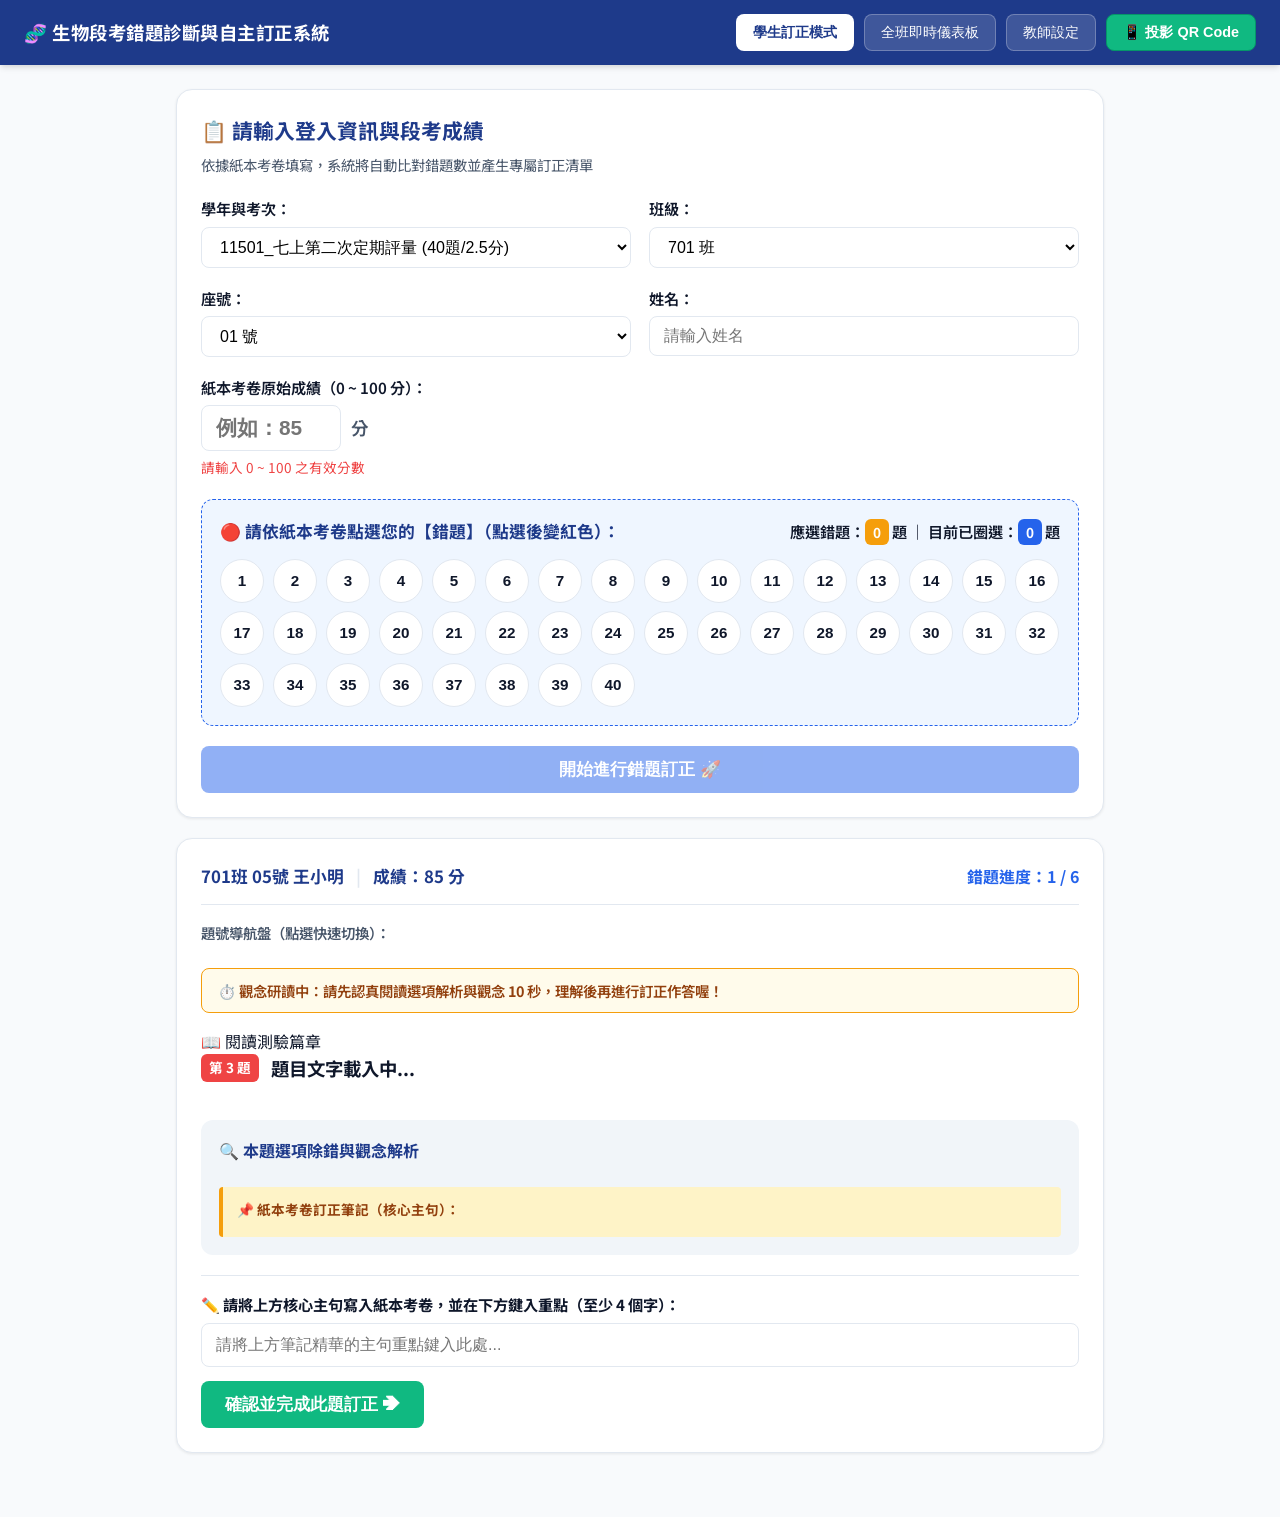
==== index.html @ ce2ea239 "Initial commit: Junior high biology exam review system with GAS sync and inspect dashboard" ====
<!DOCTYPE html>
<html lang="zh-TW">
<head>
    <meta charset="UTF-8">
    <meta name="viewport" content="width=device-width, initial-scale=1.0, maximum-scale=1.0, user-scalable=no">
    <title>七年級生物段考錯題診斷與訂正系統</title>
    <link rel="stylesheet" href="style.css">
    <link href="https://fonts.googleapis.com/css2?family=Noto+Sans+TC:wght@400;500;700&display=swap" rel="stylesheet">
</head>
<body>
    <!-- 頂部導覽列 -->
    <header class="navbar">
        <div class="logo">🧬 生物段考錯題診斷與自主訂正系統</div>
        <div class="nav-controls">
            <button id="btn-student-view" class="nav-btn active" onclick="switchMainView('student')">學生訂正模式</button>
            <button id="btn-dashboard-view" class="nav-btn" onclick="switchMainView('dashboard')">全班即時儀表板</button>
            <button id="btn-settings-view" class="nav-btn" onclick="switchMainView('settings')">教師設定</button>
            <button id="btn-qr-modal" class="nav-btn nav-btn-qr" onclick="openQrModal()">📱 投影 QR Code</button>
        </div>
    </header>

    <main class="main-container">
        <!-- ==========================================
             1. 學生模式：登入與成績錯題標記
             ========================================== -->
        <section id="view-student" class="view-section active">
            <!-- 登入與登記卡片 -->
            <div id="card-login" class="card login-card">
                <div class="card-header">
                    <h2>📋 請輸入登入資訊與段考成績</h2>
                    <p class="subtitle">依據紙本考卷填寫，系統將自動比對錯題數並產生專屬訂正清單</p>
                </div>

                <div class="form-grid">
                    <div class="form-group">
                        <label for="select-exam">學年與考次：</label>
                        <select id="select-exam" onchange="onExamChange()">
                            <option value="11501_2">11501_七上第二次定期評量 (40題/2.5分)</option>
                            <option value="11501_1">11501_七上第一次定期評量 (45題/100分)</option>
                            <option value="11501_3">11501_七上第三次定期評量 (預設40題)</option>
                            <option value="custom">自訂外部題庫 JSON...</option>
                        </select>
                    </div>

                    <div class="form-group">
                        <label for="select-class">班級：</label>
                        <select id="select-class">
                            <option value="701">701 班</option>
                            <option value="702">702 班</option>
                            <option value="703">703 班</option>
                            <option value="704">704 班</option>
                            <option value="705">705 班</option>
                            <option value="706">706 班</option>
                            <option value="707">707 班</option>
                            <option value="708">708 班</option>
                            <option value="709">709 班</option>
                            <option value="710">710 班</option>
                        </select>
                    </div>

                    <div class="form-group">
                        <label for="select-seat">座號：</label>
                        <select id="select-seat">
                            <!-- 01 ~ 35 動態生成 -->
                        </select>
                    </div>

                    <div class="form-group">
                        <label for="input-name">姓名：</label>
                        <input type="text" id="input-name" placeholder="請輸入姓名" maxlength="10">
                    </div>

                    <div class="form-group full-width">
                        <label for="input-score">紙本考卷原始成績（0 ~ 100 分）：</label>
                        <div class="score-input-wrap">
                            <input type="number" id="input-score" placeholder="例如：85" min="0" max="100" step="0.5" oninput="onScoreInput()">
                            <span class="unit">分</span>
                        </div>
                        <p id="score-calc-hint" class="hint-text">請輸入成績以計算應錯題數</p>
                    </div>
                </div>

                <!-- 題號標記圓圈區 -->
                <div id="bubble-section" class="bubble-section hidden">
                    <div class="bubble-title-bar">
                        <h3>🔴 請依紙本考卷點選您的【錯題】（點選後變紅色）：</h3>
                        <div class="bubble-stats">
                            應選錯題：<span id="target-wrong-count" class="badge badge-warn">0</span> 題 ｜ 
                            目前已圈選：<span id="current-wrong-count" class="badge badge-info">0</span> 題
                        </div>
                    </div>
                    <div id="palette-grid" class="palette-grid">
                        <!-- 動態生成 1~N 題號小圓圈 -->
                    </div>
                </div>

                <div class="card-footer">
                    <button id="btn-start-correct" class="btn-primary" onclick="startCorrectionMode()" disabled>
                        開始進行錯題訂正 🚀
                    </button>
                </div>
            </div>

            <!-- ==========================================
                 錯題逐題訂正工作卡片
                 ========================================== -->
            <div id="card-correct" class="card correct-card hidden">
                <!-- 頂部資訊與題號導航盤 -->
                <div class="correct-header">
                    <div class="student-info-tag">
                        <span id="tag-student">701班 05號 王小明</span>
                        <span class="divider">|</span>
                        <span>成績：<strong id="tag-score">85</strong> 分</span>
                    </div>
                    <div class="correct-progress">
                        錯題進度：<span id="correct-progress-text">1 / 6</span>
                    </div>
                </div>

                <!-- 題號小圓圈導航列 -->
                <div class="circle-nav-wrapper">
                    <div class="circle-nav-title">題號導航盤（點選快速切換）：</div>
                    <div id="correct-circle-nav" class="circle-nav-grid">
                        <!-- 只有錯題才會呈現紅/綠狀態 -->
                    </div>
                </div>

                <!-- 閱讀防秒退計時器提示 -->
                <div id="cooldown-banner" class="cooldown-banner hidden">
                    ⏱️ 觀念研讀中：請先認真閱讀選項解析與觀念 <strong id="cooldown-sec">10</strong> 秒，理解後再進行訂正作答喔！
                </div>

                <!-- 閱讀題組文章引文區 (若有才顯示) -->
                <div id="passage-box" class="passage-box hidden">
                    <div class="passage-tag">📖 閱讀測驗篇章</div>
                    <div id="passage-content" class="passage-content"></div>
                </div>

                <!-- 題目內容 -->
                <div class="question-main">
                    <div class="q-title-row">
                        <span id="q-number-badge" class="badge badge-danger">第 3 題</span>
                        <h3 id="q-text" class="q-text">題目文字載入中...</h3>
                    </div>

                    <!-- 選項按鈕清單 -->
                    <div id="options-list" class="options-list">
                        <!-- A, B, C, D 選項 -->
                    </div>
                </div>

                <!-- 核心解析區塊（預設常駐展開） -->
                <div class="analysis-box">
                    <div class="analysis-header">
                        <h4>🔍 本題選項除錯與觀念解析</h4>
                    </div>
                    <div id="analysis-list" class="analysis-list">
                        <!-- 逐選項解析 -->
                    </div>
                    <!-- 核心主句高亮卡片 -->
                    <div class="core-sentence-box">
                        <div class="core-title">📌 紙本考卷訂正筆記（核心主句）：</div>
                        <div id="core-sentence-text" class="core-text"></div>
                    </div>
                </div>

                <!-- 訂正輸入與確認按鈕區 -->
                <div class="correct-action-footer">
                    <div class="input-core-wrap">
                        <label for="input-user-core">✏️ 請將上方核心主句寫入紙本考卷，並在下方鍵入重點（至少 4 個字）：</label>
                        <input type="text" id="input-user-core" placeholder="請將上方筆記精華的主句重點鍵入此處...">
                    </div>
                    <div class="btn-row">
                        <button id="btn-confirm-single-correct" class="btn-success" onclick="confirmCurrentQuestion()">
                            確認並完成此題訂正 ➔
                        </button>
                    </div>
                </div>
            </div>
        </section>

        <!-- ==========================================
             2. 全班即時儀表板模式（投影用）
             ========================================== -->
        <section id="view-dashboard" class="view-section hidden">
            <div class="card dashboard-card">
                <div class="dashboard-header">
                    <h2>📊 全班段考檢討與訂正即時戰情儀表板</h2>
                    <div class="dash-summary-row">
                        <div class="summary-pill">
                            <span class="label">班級：</span>
                            <span id="dash-class-name" class="val">701 班</span>
                        </div>
                        <div class="summary-pill">
                            <span class="label">繳交進度：</span>
                            <span id="dash-completed-count" class="val highlight">0 / 35 人</span>
                        </div>
                        <div class="summary-pill">
                            <span class="label">全班繳交率：</span>
                            <span id="dash-submission-rate" class="val highlight text-success">0%</span>
                        </div>
                        <div class="summary-pill">
                            <span class="label">教師查核進度：</span>
                            <span id="dash-inspected-count" class="val highlight text-indigo">0 / 35 人</span>
                        </div>
                        <div class="summary-pill">
                            <span class="label">全班目前平均：</span>
                            <span id="dash-avg-score" class="val highlight">0 分</span>
                        </div>
                    </div>

                    <!-- 進度條 -->
                    <div class="progress-bar-container">
                        <div id="dash-progress-fill" class="progress-bar-fill" style="width: 0%;"></div>
                    </div>

                    <!-- 請假座號管理列 -->
                    <div class="leave-admin-bar">
                        <div class="leave-input-wrap">
                            <label for="dash-absent-input">🏖️ 本班今日請假座號：</label>
                            <input type="text" id="dash-absent-input" placeholder="例如：05, 12" onchange="onAbsentInputChange()">
                            <span class="hint">（自動扣除應到人數，精準計算實到繳交率）</span>
                        </div>
                        <div class="leave-stats-wrap">
                            應到：<span id="stat-total-students">35</span> 人 ｜ 
                            請假：<span id="stat-absent-count" class="text-warning">0</span> 人 ｜ 
                            實到應交：<strong id="stat-actual-required" class="text-primary">35</strong> 人
                        </div>
                    </div>
                </div>

                <div class="dashboard-grid">
                    <!-- 左：座號矩陣 -->
                    <div class="dash-left">
                        <div class="dash-section-title">
                            <h3>🏫 全班座號狀態矩陣（學生作答亮燈 ＋ 老師右上角查核小徽章）</h3>
                        </div>
                        <div class="matrix-legend">
                            <span class="legend-item"><span class="dot dot-gray"></span>未登錄</span>
                            <span class="legend-item"><span class="dot dot-red"></span>訂正中</span>
                            <span class="legend-item"><span class="dot dot-green"></span>學生完成</span>
                            <span class="legend-item"><span class="inspect-mini-badge done">👁️</span>老師已查核</span>
                            <span class="legend-item"><span class="dot dot-amber"></span>請假 🏖️</span>
                        </div>
                        <div id="dash-seats-matrix" class="dash-seats-matrix">
                            <!-- 01~35 方格動態生成 -->
                        </div>
                    </div>

                    <!-- 右：Top 5 易錯題標靶 -->
                    <div class="dash-right">
                        <div class="dash-section-title">
                            <h3>🔥 全班 Top 5 易錯題標靶（優先全班精準講解）</h3>
                        </div>
                        <ul id="dash-top-errors" class="top-error-list">
                            <li class="empty-msg">尚無學生送出錯題資料...</li>
                        </ul>
                    </div>
                </div>
            </div>
        </section>

        <!-- ==========================================
             3. 教師參數設定模式（總題數與配分後台自訂）
             ========================================== -->
        <section id="view-settings" class="view-section hidden">
            <div class="card settings-card">
                <h2>⚙️ 教師系統參數與考卷配分設定</h2>
                <p class="subtitle">可自由定義總題數（例如：40、42、44、45 題）與配分模式，系統將自動比對錯題防呆</p>

                <!-- 配分與題數設定專區 -->
                <div class="settings-box">
                    <h3 class="box-sub-title">📝 考卷題數與配分模式設定</h3>
                    <div class="form-grid">
                        <div class="form-group">
                            <label for="cfg-total-questions">考卷總題數：</label>
                            <input type="number" id="cfg-total-questions" value="40" min="10" max="60" oninput="onCustomConfigChange()">
                            <span class="hint-text">例如：40題、42題、44題、45題</span>
                        </div>

                        <div class="form-group">
                            <label for="cfg-score-mode">配分計算模式：</label>
                            <select id="cfg-score-mode" onchange="onScoreModeChange()">
                                <option value="equal">全卷均分制（每題相同分數）</option>
                                <option value="split">分段配分制（前 N 題 X 分，其餘 Y 分）</option>
                            </select>
                        </div>

                        <!-- 均分模式選項 -->
                        <div id="mode-equal-wrap" class="form-group full-width">
                            <label for="cfg-score-per-q">每題分數：</label>
                            <div class="score-input-wrap">
                                <input type="number" id="cfg-score-per-q" value="2.5" step="0.1" min="0.5" max="10" oninput="onCustomConfigChange()">
                                <span class="unit">分 / 題</span>
                                <span id="cfg-equal-total-calc" class="hint-pill">40 題 × 2.5 分 = 100 分</span>
                            </div>
                        </div>

                        <!-- 分段模式選項 -->
                        <div id="mode-split-wrap" class="form-group full-width hidden">
                            <div class="split-inputs-row">
                                <div class="split-item">
                                    <label>第 1 ～ <input type="number" id="cfg-split-cut" value="10" style="width:60px;" oninput="onCustomConfigChange()"> 題：</label>
                                    每題 <input type="number" id="cfg-split-p1" value="3" step="0.5" style="width:70px;" oninput="onCustomConfigChange()"> 分
                                </div>
                                <div class="split-item">
                                    <label>其餘題目：</label>
                                    每題 <input type="number" id="cfg-split-p2" value="2" step="0.5" style="width:70px;" oninput="onCustomConfigChange()"> 分
                                </div>
                            </div>
                            <span id="cfg-split-total-calc" class="hint-pill">10題×3分 + 35題×2分 = 100 分</span>
                        </div>
                    </div>
                </div>

                <!-- 系統與環境設定 -->
                <div class="settings-box">
                    <h3 class="box-sub-title">🌐 雲端同步與課堂常規設定</h3>
                    <div class="form-grid">
                        <div class="form-group full-width">
                            <label for="setting-gas-url">Google Apps Script Web App 部署網址：</label>
                            <input type="text" id="setting-gas-url" value="https://script.google.com/macros/s/AKfycby-8JV1agwhlbLTrQsMS0afAz2rnBAncu1tL4A0JZhz7rm7jqLTlUA_kfhCl8gXbgSL5w/exec">
                            <p class="hint-text">後端 Code.gs 發布為 Web 應用程式後的網址。未填寫時系統以本地展示模式運作。</p>
                        </div>
                        <div class="form-group">
                            <label for="setting-cooldown">錯題閱讀防秒退秒數：</label>
                            <input type="number" id="setting-cooldown" value="10" min="0" max="30">
                            <span class="unit">秒</span>
                        </div>
                        <div class="form-group">
                            <label for="setting-class-size">班級預設人數：</label>
                            <input type="number" id="setting-class-size" value="35" min="20" max="50">
                            <span class="unit">人</span>
                        </div>
                    </div>
                </div>

                <button class="btn-primary" onclick="saveSettings()">儲存所有設定並套用 💾</button>
            </div>
        </section>
    </main>

    <!-- ==========================================
         彈窗 1：排隊交卷提示（避免同時繳交網路衝突）
         ========================================== -->
    <div id="modal-queue" class="modal-overlay hidden">
        <div class="modal-card mini-card">
            <div class="spinner"></div>
            <h3 id="queue-status-title">⏳ 正在同步雲端紀錄...</h3>
            <p id="queue-status-desc">目前全班正在同步資料，系統正在排隊為您安全登記，請勿關閉網頁...</p>
        </div>
    </div>

    <!-- ==========================================
         彈窗 2：最後確認與結算單（主句抄寫 + 家長簽名 + 平板歸位）
         ========================================== -->
    <div id="modal-summary" class="modal-overlay hidden">
        <div class="modal-card summary-card">
            <div class="summary-top">
                <span class="success-icon">🎉</span>
                <h2>段考錯題訂正完成！</h2>
                <p class="summary-sub">已完成線上訂正診斷，請務必完成以下紙本手續</p>
            </div>

            <!-- 分數與班級平均對照 -->
            <div class="score-compare-card">
                <div class="compare-col">
                    <div class="c-label">您的段考分數</div>
                    <div id="modal-my-score" class="c-val text-primary">85 分</div>
                </div>
                <div class="compare-divider"></div>
                <div class="compare-col">
                    <div class="c-label">目前全班平均</div>
                    <div id="modal-class-avg" class="c-val text-info">78.5 分</div>
                </div>
                <div class="compare-divider"></div>
                <div class="compare-col">
                    <div class="c-label">訂正題數</div>
                    <div id="modal-corrected-count" class="c-val text-success">6 題</div>
                </div>
            </div>

            <!-- 錯題核心主句彙整區（抄寫回紙本考卷用） -->
            <div class="sentences-review-box">
                <div class="box-title">
                    ✍️【紙本考卷訂正核對】請確認您已將以下錯題筆記精華，確實抄寫至您的紙本考卷上：
                </div>
                <div id="modal-sentences-list" class="sentences-list">
                    <!-- 動態列出所有錯題之核心主句 -->
                </div>
            </div>

            <!-- 家長簽名提醒特別警告框 -->
            <div class="parent-sign-alert">
                <div class="alert-icon">👨‍👩‍👦</div>
                <div class="alert-content">
                    <h4>重要！紙本考卷家長簽名提醒：</h4>
                    <p>請將紙本考卷帶回家，交由家長查閱您今日的訂正成果，並請家長在<strong>【試卷抬頭分數欄下方】</strong>親自簽名，於下次上課交回給老師抽查！</p>
                </div>
            </div>

            <!-- 學生雙重確認勾選框 (必須勾選才能退出) -->
            <div class="verification-check-wrap">
                <label class="check-container">
                    <input type="checkbox" id="check-confirm-paper" onchange="onPaperCheckChange()">
                    <span class="checkmark"></span>
                    <span class="check-label">
                        <strong>我保證：</strong>我已經認真看完上述每題解析，並已將<strong>核心主句確實訂正在紙本考卷上</strong>，且知道回家後要給家長在分數下方簽名。
                    </span>
                </label>
            </div>

            <!-- 平板歸位常規引導 -->
            <div class="tablet-return-box">
                <div class="box-title">📱【平板使用常規與歸位提醒】</div>
                <ol class="return-steps">
                    <li><strong>擦拭關機</strong>：點選下方按鈕退出後，按平板電源鍵關閉螢幕，並用擦拭布輕擦螢幕。</li>
                    <li><strong>座號插槽歸位</strong>：請依座號 <strong id="modal-return-seat" class="text-primary">05 號</strong>，放回對應充電車插槽。</li>
                    <li><strong>插妥充電線</strong>：確認充電呼吸燈亮起，整齊排好後回座。</li>
                </ol>
            </div>

            <div class="modal-action-bar">
                <button id="btn-final-finish" class="btn-primary full-width" onclick="finishAndReset()" disabled>
                    請先勾選上方「我保證已訂正考卷」方可退出
                </button>
            </div>
        </div>
    </div>

    <!-- ==========================================
         彈窗 3：大螢幕 QR Code 投影彈窗
         ========================================== -->
    <div id="modal-qr" class="modal-overlay hidden">
        <div class="modal-card mini-card qr-card">
            <h2>📱 學生掃描 QR Code 進入訂正</h2>
            <p class="subtitle">請同學使用平板相機掃描下方條碼立即開跑</p>
            <div class="qr-image-wrap">
                <img id="qr-code-img" src="" alt="訂正系統 QR Code" class="qr-img">
            </div>
            <div class="qr-url-box">
                <input type="text" id="qr-url-text" readonly>
                <button type="button" class="btn-copy" onclick="copySystemUrl()">複製網址</button>
            </div>
            <button class="btn-primary" style="margin-top:16px;" onclick="closeQrModal()">關閉投影</button>
        </div>
    </div>

    <!-- ==========================================
         彈窗 4：老師查核學生紙本訂正與主句明細彈窗
         ========================================== -->
    <div id="modal-inspect" class="modal-overlay hidden">
        <div class="modal-card inspect-card">
            <div class="summary-top">
                <span class="success-icon">🔍</span>
                <h2 id="inspect-title">701 班 05 號 學生訂正查核</h2>
                <p id="inspect-subtitle" class="summary-sub">段考成績：85 分 ｜ 錯題數：6 題 ｜ 狀態：已完成訂正</p>
            </div>

            <div class="inspect-content-box">
                <div class="box-title">📝 該生錯題與核心主句清單（請核對紙本考卷）：</div>
                <div id="inspect-cores-list" class="sentences-list" style="max-height:260px;">
                    <!-- 動態載入該生錯題主句 -->
                </div>
            </div>

            <div class="inspect-action-bar" style="margin-top:20px; display:flex; gap:12px;">
                <button id="btn-toggle-inspect" class="btn-primary" onclick="toggleCurrentSeatInspection()">
                    👁️ 標記為：老師已查核紙本考卷
                </button>
                <button class="btn-secondary" onclick="closeInspectModal()">關閉</button>
            </div>
        </div>
    </div>

    <!-- 載入題庫與邏輯程式 -->
    <script src="exam_data/presets.js"></script>
    <script src="app.js"></script>
</body>
</html>
---- style.css ----
/* ==========================================================================
   七年級生物段考錯題診斷與訂正系統 - 視覺主題與 RWD 排版
   現代科技藍調 Modern Tech Blue (#1E3A8A / #2563EB)
   ========================================================================== */

:root {
    --primary-blue: #1E3A8A;
    --accent-blue: #2563EB;
    --hover-blue: #1D4ED8;
    --light-blue: #EFF6FF;
    --bg-gray: #F8FAFC;
    --card-bg: #FFFFFF;
    --text-main: #0F172A;
    --text-muted: #475569;
    --border-color: #E2E8F0;
    --danger-red: #EF4444;
    --danger-bg: #FEF2F2;
    --success-green: #10B981;
    --success-bg: #ECFDF5;
    --warning-yellow: #F59E0B;
    --warning-bg: #FFFBEB;
    --amber-leave: #D97706;
    --amber-bg: #FEF3C7;
    --indigo-inspect: #6366F1;
    --indigo-bg: #EEF2FF;
    --radius-sm: 8px;
    --radius-md: 12px;
    --radius-lg: 16px;
    --shadow-sm: 0 1px 3px rgba(0,0,0,0.08);
    --shadow-md: 0 4px 6px -1px rgba(0,0,0,0.1), 0 2px 4px -1px rgba(0,0,0,0.06);
    --shadow-lg: 0 10px 20px -3px rgba(0,0,0,0.12);
}

* {
    box-sizing: border-box;
    margin: 0;
    padding: 0;
}

body {
    font-family: 'Noto Sans TC', -apple-system, BlinkMacSystemFont, "Segoe UI", Roboto, sans-serif;
    background-color: var(--bg-gray);
    color: var(--text-main);
    line-height: 1.6;
    padding-bottom: 40px;
    -webkit-tap-highlight-color: transparent;
}

/* 頂部導覽列 */
.navbar {
    background-color: var(--primary-blue);
    color: #FFFFFF;
    padding: 14px 24px;
    display: flex;
    justify-content: space-between;
    align-items: center;
    box-shadow: var(--shadow-md);
    position: sticky;
    top: 0;
    z-index: 100;
}

.logo {
    font-size: 1.15rem;
    font-weight: 700;
    letter-spacing: 0.5px;
}

.nav-controls {
    display: flex;
    gap: 10px;
}

.nav-btn {
    background-color: rgba(255, 255, 255, 0.15);
    color: #FFFFFF;
    border: 1px solid rgba(255, 255, 255, 0.25);
    padding: 8px 16px;
    border-radius: var(--radius-sm);
    cursor: pointer;
    font-size: 0.9rem;
    font-weight: 500;
    transition: all 0.2s ease;
}

.nav-btn:hover {
    background-color: rgba(255, 255, 255, 0.28);
}

.nav-btn.active {
    background-color: #FFFFFF;
    color: var(--primary-blue);
    font-weight: 700;
}

.nav-btn-qr {
    background-color: #10B981;
    border-color: #059669;
    font-weight: 700;
}

.nav-btn-qr:hover {
    background-color: #059669;
}

/* 主容器 */
.main-container {
    max-width: 960px;
    margin: 24px auto;
    padding: 0 16px;
}

.view-section {
    display: none;
}

.view-section.active {
    display: block;
}

/* 卡片基底 */
.card {
    background: var(--card-bg);
    border-radius: var(--radius-lg);
    border: 1px solid var(--border-color);
    box-shadow: var(--shadow-sm);
    padding: 24px;
    margin-bottom: 20px;
}

.card-header h2 {
    font-size: 1.3rem;
    color: var(--primary-blue);
    margin-bottom: 6px;
}

.subtitle {
    color: var(--text-muted);
    font-size: 0.9rem;
    margin-bottom: 20px;
}

/* 表單佈局 */
.form-grid {
    display: grid;
    grid-template-columns: repeat(2, 1fr);
    gap: 18px;
    margin-bottom: 20px;
}

.form-group {
    display: flex;
    flex-direction: column;
}

.form-group.full-width {
    grid-column: span 2;
}

.form-group label {
    font-size: 0.95rem;
    font-weight: 600;
    margin-bottom: 6px;
    color: var(--text-main);
}

.form-group select,
.form-group input {
    padding: 10px 14px;
    border: 1.5px solid var(--border-color);
    border-radius: var(--radius-sm);
    font-size: 1rem;
    background-color: #FFFFFF;
    transition: border-color 0.2s;
}

.form-group select:focus,
.form-group input:focus {
    outline: none;
    border-color: var(--accent-blue);
}

.score-input-wrap {
    display: flex;
    align-items: center;
    gap: 10px;
}

.score-input-wrap input {
    font-size: 1.3rem;
    font-weight: 700;
    width: 140px;
    color: var(--primary-blue);
}

.score-input-wrap .unit {
    font-size: 1.1rem;
    font-weight: 600;
    color: var(--text-muted);
}

.hint-text {
    font-size: 0.85rem;
    color: var(--text-muted);
    margin-top: 6px;
}

.hint-pill {
    background-color: var(--light-blue);
    color: var(--primary-blue);
    font-size: 0.88rem;
    font-weight: 700;
    padding: 6px 12px;
    border-radius: 6px;
}

/* 題號小圓圈選擇盤 */
.bubble-section {
    background-color: var(--light-blue);
    border: 1.5px dashed var(--accent-blue);
    border-radius: var(--radius-md);
    padding: 18px;
    margin: 20px 0;
}

.bubble-title-bar {
    display: flex;
    justify-content: space-between;
    align-items: center;
    flex-wrap: wrap;
    gap: 10px;
    margin-bottom: 14px;
}

.bubble-title-bar h3 {
    font-size: 1.05rem;
    color: var(--primary-blue);
}

.bubble-stats {
    font-size: 0.95rem;
    font-weight: 600;
}

.badge {
    padding: 3px 8px;
    border-radius: 6px;
    font-size: 0.85rem;
    font-weight: 700;
}

.badge-warn { background-color: var(--warning-yellow); color: #FFFFFF; }
.badge-info { background-color: var(--accent-blue); color: #FFFFFF; }
.badge-danger { background-color: var(--danger-red); color: #FFFFFF; }

.palette-grid {
    display: grid;
    grid-template-columns: repeat(auto-fill, minmax(44px, 1fr));
    gap: 8px;
}

.bubble-btn {
    width: 44px;
    height: 44px;
    border-radius: 50%;
    border: 1.5px solid var(--border-color);
    background-color: #FFFFFF;
    color: var(--text-main);
    font-size: 0.95rem;
    font-weight: 700;
    cursor: pointer;
    transition: all 0.15s ease;
    display: flex;
    align-items: center;
    justify-content: center;
}

.bubble-btn:hover {
    border-color: var(--accent-blue);
    transform: scale(1.05);
}

.bubble-btn.wrong-selected {
    background-color: var(--danger-red);
    color: #FFFFFF;
    border-color: var(--danger-red);
    box-shadow: 0 2px 6px rgba(239, 68, 68, 0.4);
}

/* 按鈕樣式 */
.btn-primary {
    background-color: var(--accent-blue);
    color: #FFFFFF;
    border: none;
    padding: 12px 24px;
    border-radius: var(--radius-sm);
    font-size: 1.05rem;
    font-weight: 700;
    cursor: pointer;
    transition: background-color 0.2s, opacity 0.2s;
    width: 100%;
}

.btn-primary:hover:not(:disabled) {
    background-color: var(--hover-blue);
}

.btn-primary:disabled {
    opacity: 0.5;
    cursor: not-allowed;
}

.btn-secondary {
    background-color: #E2E8F0;
    color: var(--text-main);
    border: none;
    padding: 12px 20px;
    border-radius: var(--radius-sm);
    font-size: 1rem;
    font-weight: 700;
    cursor: pointer;
}

.btn-secondary:hover {
    background-color: #CBD5E1;
}

.btn-success {
    background-color: var(--success-green);
    color: #FFFFFF;
    border: none;
    padding: 12px 24px;
    border-radius: var(--radius-sm);
    font-size: 1.05rem;
    font-weight: 700;
    cursor: pointer;
    transition: background-color 0.2s;
}

.btn-success:hover {
    background-color: #059669;
}

/* ==========================================
   錯題訂正工作卡片
   ========================================== */
.correct-header {
    display: flex;
    justify-content: space-between;
    align-items: center;
    border-bottom: 1.5px solid var(--border-color);
    padding-bottom: 14px;
    margin-bottom: 16px;
    flex-wrap: wrap;
    gap: 10px;
}

.student-info-tag {
    font-size: 1.05rem;
    font-weight: 700;
    color: var(--primary-blue);
}

.student-info-tag .divider {
    margin: 0 8px;
    color: var(--border-color);
}

.correct-progress {
    font-size: 1rem;
    font-weight: 700;
    color: var(--accent-blue);
}

.circle-nav-wrapper {
    margin-bottom: 16px;
}

.circle-nav-title {
    font-size: 0.9rem;
    font-weight: 600;
    color: var(--text-muted);
    margin-bottom: 8px;
}

.circle-nav-grid {
    display: flex;
    flex-wrap: wrap;
    gap: 8px;
}

.nav-circle {
    width: 40px;
    height: 40px;
    border-radius: 50%;
    font-size: 0.9rem;
    font-weight: 700;
    display: flex;
    align-items: center;
    justify-content: center;
    border: 2px solid transparent;
    cursor: pointer;
    transition: all 0.2s;
}

.nav-circle.state-wrong {
    background-color: var(--danger-bg);
    color: var(--danger-red);
    border-color: var(--danger-red);
}

.nav-circle.state-done {
    background-color: var(--success-bg);
    color: var(--success-green);
    border-color: var(--success-green);
}

.nav-circle.active-current {
    box-shadow: 0 0 0 3px rgba(37, 99, 235, 0.4);
    transform: scale(1.1);
}

.cooldown-banner {
    background-color: var(--warning-bg);
    border: 1px solid var(--warning-yellow);
    color: #92400E;
    padding: 10px 16px;
    border-radius: var(--radius-sm);
    font-size: 0.9rem;
    font-weight: 600;
    margin-bottom: 16px;
}

.question-main {
    margin-bottom: 20px;
}

.q-title-row {
    display: flex;
    align-items: flex-start;
    gap: 12px;
    margin-bottom: 16px;
}

.q-text {
    font-size: 1.15rem;
    font-weight: 700;
    line-height: 1.6;
}

.options-list {
    display: flex;
    flex-direction: column;
    gap: 10px;
}

.opt-btn {
    text-align: left;
    padding: 14px 18px;
    border-radius: var(--radius-sm);
    border: 1.5px solid var(--border-color);
    background-color: #FFFFFF;
    font-size: 1rem;
    cursor: pointer;
    transition: all 0.15s ease;
    line-height: 1.5;
}

.opt-btn:hover:not(:disabled) {
    border-color: var(--accent-blue);
    background-color: var(--light-blue);
}

.opt-btn.selected-correct {
    background-color: var(--success-bg);
    border-color: var(--success-green);
    color: #065F46;
    font-weight: 700;
}

.opt-btn.selected-wrong {
    background-color: var(--danger-bg);
    border-color: var(--danger-red);
    color: #991B1B;
    font-weight: 700;
}

.analysis-box {
    background-color: #F1F5F9;
    border-radius: var(--radius-md);
    padding: 18px;
    margin-bottom: 20px;
}

.analysis-header h4 {
    font-size: 1rem;
    color: var(--primary-blue);
    margin-bottom: 10px;
}

.analysis-list {
    display: flex;
    flex-direction: column;
    gap: 6px;
    font-size: 0.92rem;
    margin-bottom: 14px;
}

.core-sentence-box {
    background-color: #FEF3C7;
    border-left: 4px solid var(--warning-yellow);
    padding: 12px 14px;
    border-radius: 4px;
}

.core-title {
    font-size: 0.85rem;
    font-weight: 700;
    color: #92400E;
    margin-bottom: 4px;
}

.core-text {
    font-size: 1rem;
    font-weight: 700;
    color: #78350F;
}

.correct-action-footer {
    display: flex;
    flex-direction: column;
    gap: 14px;
    border-top: 1.5px solid var(--border-color);
    padding-top: 16px;
}

.input-core-wrap label {
    font-size: 0.95rem;
    font-weight: 700;
    color: var(--text-main);
    display: block;
    margin-bottom: 6px;
}

.input-core-wrap input {
    width: 100%;
    padding: 12px 14px;
    border: 1.5px solid var(--border-color);
    border-radius: var(--radius-sm);
    font-size: 1rem;
}

.input-core-wrap input:focus {
    outline: none;
    border-color: var(--accent-blue);
}

/* ==========================================
   全班即時儀表板 (含繳交率與教師查核小徽章)
   ========================================== */
.dash-summary-row {
    display: flex;
    gap: 14px;
    margin-top: 12px;
    margin-bottom: 16px;
    flex-wrap: wrap;
}

.summary-pill {
    background-color: var(--light-blue);
    padding: 8px 14px;
    border-radius: var(--radius-sm);
    font-size: 0.9rem;
    font-weight: 600;
}

.summary-pill .val.highlight {
    font-weight: 700;
    color: var(--accent-blue);
    font-size: 1.1rem;
}

.text-indigo { color: var(--indigo-inspect); }

/* 進度條 */
.progress-bar-container {
    width: 100%;
    height: 12px;
    background-color: #E2E8F0;
    border-radius: 6px;
    overflow: hidden;
    margin-bottom: 16px;
}

.progress-bar-fill {
    height: 100%;
    background: linear-gradient(90deg, #2563EB, #10B981);
    transition: width 0.4s ease;
}

/* 請假管理列 */
.leave-admin-bar {
    background-color: #F8FAFC;
    border: 1px solid var(--border-color);
    border-radius: var(--radius-sm);
    padding: 12px 16px;
    margin-bottom: 20px;
    display: flex;
    justify-content: space-between;
    align-items: center;
    flex-wrap: wrap;
    gap: 12px;
}

.leave-input-wrap {
    display: flex;
    align-items: center;
    gap: 8px;
    flex: 1;
}

.leave-input-wrap label {
    font-size: 0.9rem;
    font-weight: 700;
    color: var(--amber-leave);
    white-space: nowrap;
}

.leave-input-wrap input {
    padding: 6px 10px;
    border: 1.5px solid #CBD5E1;
    border-radius: 6px;
    font-size: 0.9rem;
    width: 160px;
}

.leave-input-wrap .hint {
    font-size: 0.8rem;
    color: var(--text-muted);
}

.leave-stats-wrap {
    font-size: 0.9rem;
    font-weight: 600;
    white-space: nowrap;
}

.text-warning { color: var(--amber-leave); }

.dashboard-grid {
    display: grid;
    grid-template-columns: 1fr 1fr;
    gap: 24px;
}

.matrix-legend {
    display: flex;
    gap: 12px;
    font-size: 0.82rem;
    margin: 10px 0 14px;
    flex-wrap: wrap;
}

.legend-item {
    display: flex;
    align-items: center;
    gap: 5px;
}

.dot {
    width: 12px;
    height: 12px;
    border-radius: 50%;
}

.dot-gray { background-color: #CBD5E1; }
.dot-red { background-color: var(--danger-red); }
.dot-green { background-color: var(--success-green); }
.dot-amber { background-color: var(--amber-leave); }

/* 座號方格與右上角教師查核小徽章 */
.dash-seats-matrix {
    display: grid;
    grid-template-columns: repeat(7, 1fr);
    gap: 8px;
}

.seat-box {
    aspect-ratio: 1;
    border-radius: var(--radius-sm);
    display: flex;
    flex-direction: column;
    align-items: center;
    justify-content: center;
    font-weight: 700;
    font-size: 0.9rem;
    background-color: #F1F5F9;
    color: var(--text-muted);
    border: 1px solid var(--border-color);
    cursor: pointer;
    position: relative;
    transition: transform 0.15s, box-shadow 0.15s;
}

.seat-box:hover {
    transform: scale(1.05);
    box-shadow: 0 4px 8px rgba(0,0,0,0.1);
}

/* 學生作答亮燈狀態 */
.seat-box.status-correcting {
    background-color: var(--danger-bg);
    color: var(--danger-red);
    border-color: var(--danger-red);
}

.seat-box.status-done {
    background-color: var(--success-bg);
    color: var(--success-green);
    border-color: var(--success-green);
}

.seat-box.status-absent {
    background-color: var(--amber-bg);
    color: var(--amber-leave);
    border-color: var(--amber-leave);
}

/* 老師查核右上角小圓圈徽章 */
.inspect-mini-badge {
    position: absolute;
    top: -4px;
    right: -4px;
    width: 20px;
    height: 20px;
    border-radius: 50%;
    background-color: #FFFFFF;
    border: 1.5px solid var(--border-color);
    display: flex;
    align-items: center;
    justify-content: center;
    font-size: 11px;
    line-height: 1;
    box-shadow: 0 1px 3px rgba(0,0,0,0.15);
    transition: all 0.2s ease;
}

.inspect-mini-badge.done {
    background-color: var(--indigo-inspect);
    border-color: #4F46E5;
    color: #FFFFFF;
}

.top-error-list {
    list-style: none;
    display: flex;
    flex-direction: column;
    gap: 10px;
    margin-top: 12px;
}

.error-item {
    background-color: #FFFFFF;
    border: 1px solid var(--border-color);
    padding: 10px 14px;
    border-radius: var(--radius-sm);
    display: flex;
    justify-content: space-between;
    align-items: center;
}

.error-item .q-tag {
    font-weight: 700;
    color: var(--danger-red);
}

/* ==========================================
   教師設定專區（題數與配分模式）
   ========================================== */
.settings-box {
    background-color: #F8FAFC;
    border: 1.5px solid var(--border-color);
    border-radius: var(--radius-md);
    padding: 18px;
    margin-bottom: 20px;
}

.box-sub-title {
    font-size: 1.05rem;
    color: var(--primary-blue);
    margin-bottom: 14px;
}

.split-inputs-row {
    display: flex;
    gap: 20px;
    align-items: center;
    flex-wrap: wrap;
    background: #FFFFFF;
    padding: 12px 14px;
    border: 1px solid var(--border-color);
    border-radius: var(--radius-sm);
    margin-bottom: 8px;
}

.split-item {
    font-size: 0.95rem;
    font-weight: 600;
}

/* ==========================================
   QR Code 彈窗
   ========================================== */
.qr-card {
    max-width: 460px;
}

.qr-image-wrap {
    background: #FFFFFF;
    border: 1.5px solid var(--border-color);
    padding: 16px;
    border-radius: var(--radius-md);
    display: inline-block;
    margin: 16px 0;
}

.qr-img {
    width: 220px;
    height: 220px;
    display: block;
    margin: 0 auto;
}

.qr-url-box {
    display: flex;
    gap: 8px;
}

.qr-url-box input {
    flex: 1;
    padding: 8px 12px;
    font-size: 0.88rem;
    border: 1px solid var(--border-color);
    border-radius: 6px;
    background-color: #F1F5F9;
}

.btn-copy {
    background-color: var(--primary-blue);
    color: #FFFFFF;
    border: none;
    padding: 8px 14px;
    border-radius: 6px;
    font-weight: 700;
    cursor: pointer;
}

/* ==========================================
   彈窗樣式
   ========================================== */
.modal-overlay {
    position: fixed;
    top: 0;
    left: 0;
    right: 0;
    bottom: 0;
    background-color: rgba(15, 23, 42, 0.7);
    display: flex;
    align-items: center;
    justify-content: center;
    z-index: 200;
    padding: 16px;
}

.modal-overlay.hidden {
    display: none;
}

.modal-card {
    background: #FFFFFF;
    border-radius: var(--radius-lg);
    box-shadow: var(--shadow-lg);
    max-width: 620px;
    width: 100%;
    padding: 26px;
    max-height: 90vh;
    overflow-y: auto;
}

.mini-card {
    max-width: 420px;
    text-align: center;
    padding: 32px 24px;
}

.inspect-card {
    max-width: 580px;
}

.spinner {
    width: 48px;
    height: 48px;
    border: 4px solid var(--light-blue);
    border-top: 4px solid var(--accent-blue);
    border-radius: 50%;
    margin: 0 auto 16px;
    animation: spin 0.8s linear infinite;
}

@keyframes spin {
    0% { transform: rotate(0deg); }
    100% { transform: rotate(360deg); }
}

.summary-top {
    text-align: center;
    margin-bottom: 18px;
}

.success-icon {
    font-size: 2.8rem;
    display: block;
    margin-bottom: 6px;
}

.summary-top h2 {
    font-size: 1.35rem;
    color: var(--primary-blue);
}

.summary-sub {
    color: var(--text-muted);
    font-size: 0.95rem;
}

.score-compare-card {
    display: flex;
    justify-content: space-around;
    background-color: var(--light-blue);
    border-radius: var(--radius-md);
    padding: 14px;
    margin-bottom: 18px;
}

.compare-col {
    text-align: center;
}

.c-label {
    font-size: 0.85rem;
    color: var(--text-muted);
    margin-bottom: 4px;
}

.c-val {
    font-size: 1.35rem;
    font-weight: 700;
}

.compare-divider {
    width: 1px;
    background-color: rgba(30, 58, 138, 0.15);
}

.text-primary { color: var(--primary-blue); }
.text-info { color: var(--accent-blue); }
.text-success { color: var(--success-green); }

/* 主句彙整區 */
.sentences-review-box {
    background-color: #FFFBEB;
    border: 1.5px solid #FCD34D;
    border-radius: var(--radius-md);
    padding: 14px;
    margin-bottom: 16px;
}

.box-title {
    font-size: 0.95rem;
    font-weight: 700;
    color: #92400E;
    margin-bottom: 10px;
}

.sentences-list {
    display: flex;
    flex-direction: column;
    gap: 8px;
    max-height: 180px;
    overflow-y: auto;
}

.sentence-card {
    background: #FFFFFF;
    border-radius: 6px;
    padding: 8px 12px;
    border-left: 3px solid var(--warning-yellow);
    font-size: 0.9rem;
    line-height: 1.5;
}

.sentence-card strong {
    color: var(--danger-red);
}

/* 家長簽名提醒特別警告框 */
.parent-sign-alert {
    background-color: #FEF2F2;
    border: 2px solid #F87171;
    border-radius: var(--radius-md);
    padding: 14px 16px;
    margin-bottom: 16px;
    display: flex;
    gap: 12px;
    align-items: flex-start;
}

.parent-sign-alert .alert-icon {
    font-size: 1.8rem;
    line-height: 1;
}

.parent-sign-alert h4 {
    font-size: 1rem;
    color: #991B1B;
    margin-bottom: 4px;
}

.parent-sign-alert p {
    font-size: 0.88rem;
    color: #7F1D1D;
    line-height: 1.5;
}

/* 雙重確認勾選框 */
.verification-check-wrap {
    background-color: #EFF6FF;
    border: 1.5px solid #93C5FD;
    border-radius: var(--radius-md);
    padding: 12px 16px;
    margin-bottom: 16px;
}

.check-container {
    display: flex;
    align-items: flex-start;
    gap: 10px;
    cursor: pointer;
    font-size: 0.9rem;
    color: #1E3A8A;
    line-height: 1.5;
}

.check-container input {
    margin-top: 4px;
    width: 18px;
    height: 18px;
    cursor: pointer;
}

/* 平板歸位指引 */
.tablet-return-box {
    background-color: #F8FAFC;
    border: 1.5px solid var(--border-color);
    border-radius: var(--radius-md);
    padding: 14px;
    margin-bottom: 20px;
}

.return-steps {
    padding-left: 20px;
    font-size: 0.88rem;
    display: flex;
    flex-direction: column;
    gap: 5px;
}

/* RWD */
@media (max-width: 768px) {
    .form-grid {
        grid-template-columns: 1fr;
    }
    .form-group.full-width {
        grid-column: span 1;
    }
    .dashboard-grid {
        grid-template-columns: 1fr;
    }
    .palette-grid {
        grid-template-columns: repeat(auto-fill, minmax(38px, 1fr));
    }
    .bubble-btn {
        width: 38px;
        height: 38px;
        font-size: 0.85rem;
    }
    .leave-admin-bar {
        flex-direction: column;
        align-items: flex-start;
    }
}
/* 學生受控模式：徹底隱藏頂部控制按鈕，學生只能看訂正頁面 */
body.student-lock-mode .nav-controls {
    display: none !important;
}

body.student-lock-mode #view-dashboard,
body.student-lock-mode #view-settings {
    display: none !important;
}
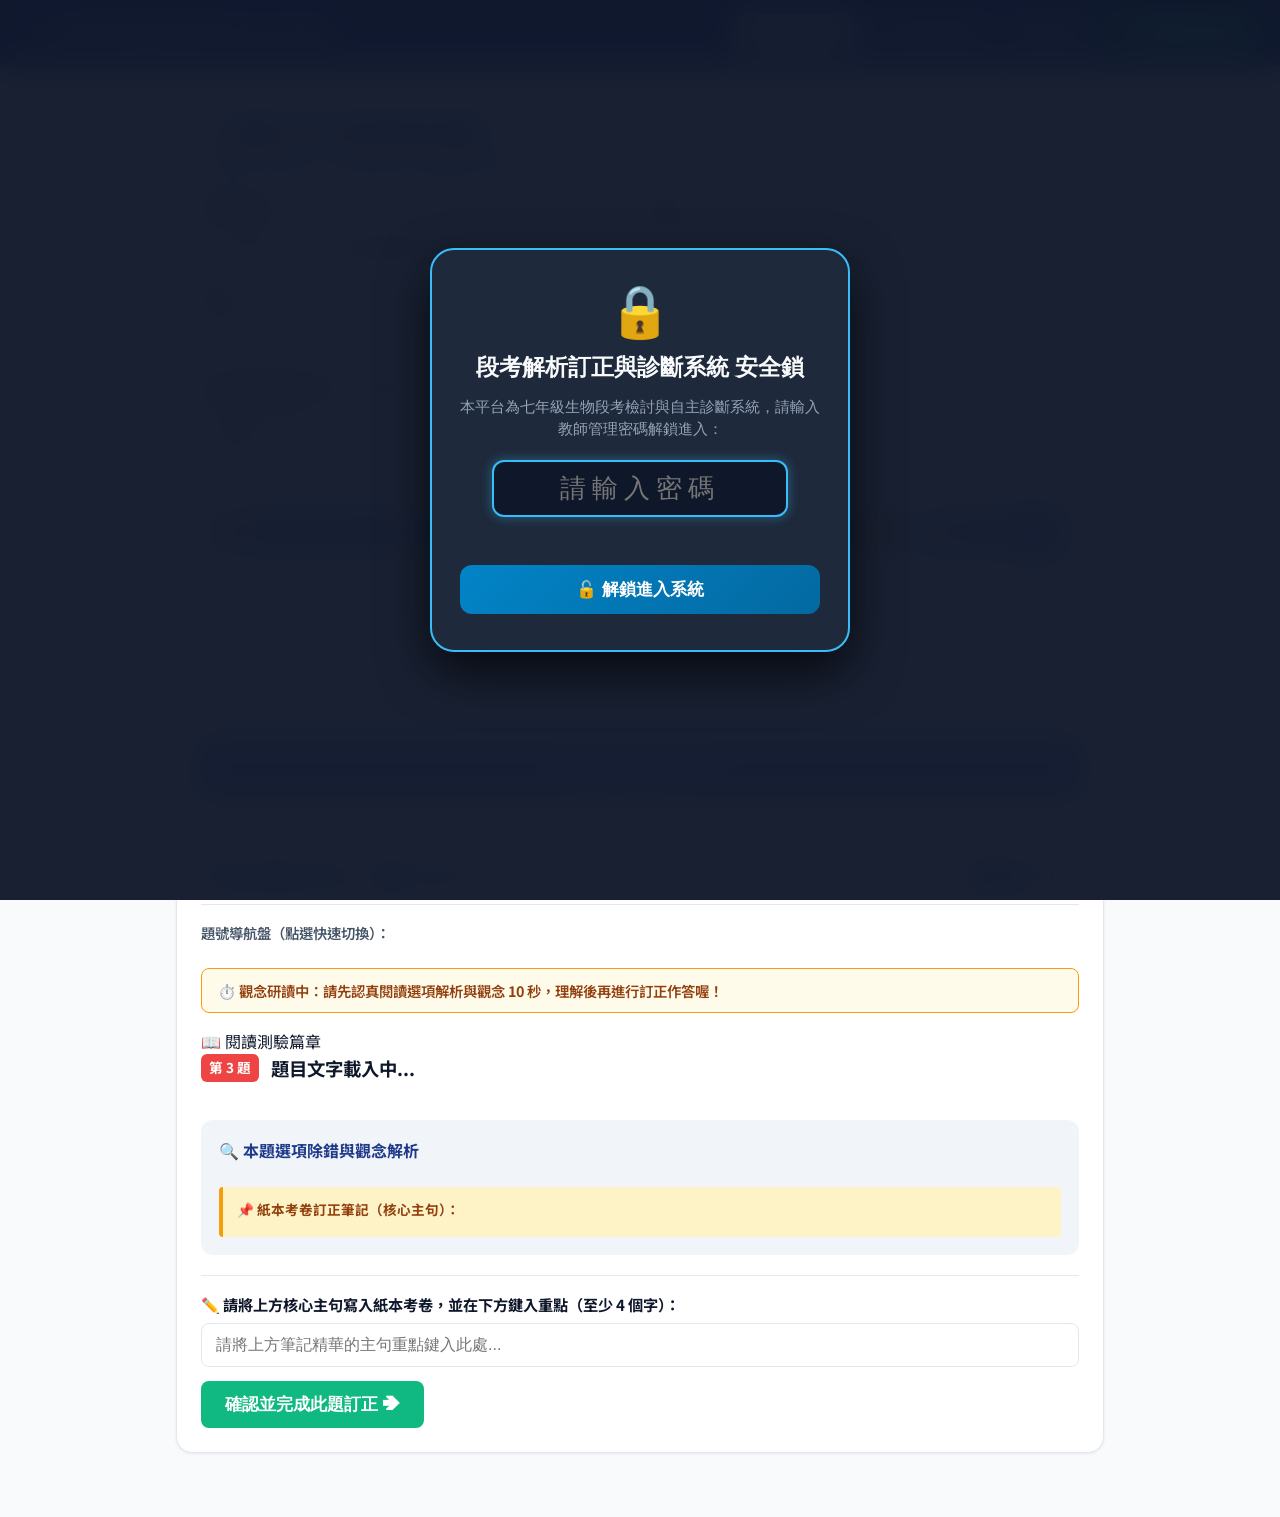
==== commit b563e99f: "security: Add full-screen PIN gatekeeper (8088)" ====
--- a/index.html
+++ b/index.html
@@ -6,6 +6,99 @@
     <title>七年級生物段考錯題診斷與訂正系統</title>
     <link rel="stylesheet" href="style.css">
     <link href="https://fonts.googleapis.com/css2?family=Noto+Sans+TC:wght@400;500;700&display=swap" rel="stylesheet">
+
+<style id="pinGatekeeperStyle">
+/* 🔒 教師安全防護 PIN 密碼鎖樣式 */
+.pin-modal-overlay {
+  position: fixed !important;
+  top: 0 !important; left: 0 !important; right: 0 !important; bottom: 0 !important;
+  background: rgba(15, 23, 42, 0.96) !important;
+  backdrop-filter: blur(16px) !important;
+  display: flex !important;
+  justify-content: center !important;
+  align-items: center !important;
+  z-index: 9999999 !important;
+}
+.pin-modal-overlay.hidden {
+  display: none !important;
+}
+.pin-modal-card {
+  background: #1e293b !important;
+  border: 2px solid #38bdf8 !important;
+  border-radius: 24px !important;
+  padding: 36px 28px !important;
+  text-align: center !important;
+  max-width: 420px !important;
+  width: 90% !important;
+  box-shadow: 0 20px 50px rgba(0, 0, 0, 0.7) !important;
+  animation: pinPopIn 0.3s cubic-bezier(0.16, 1, 0.3, 1) !important;
+  font-family: -apple-system, BlinkMacSystemFont, "Segoe UI", Roboto, "Microsoft JhengHei", sans-serif !important;
+}
+@keyframes pinPopIn {
+  from { opacity: 0; transform: scale(0.92); }
+  to { opacity: 1; transform: scale(1); }
+}
+.pin-icon {
+  font-size: 3.2rem !important;
+  margin-bottom: 12px !important;
+  line-height: 1 !important;
+}
+.pin-modal-card h2 {
+  font-size: 1.45rem !important;
+  color: #f8fafc !important;
+  margin: 0 0 10px 0 !important;
+  font-weight: 800 !important;
+}
+.pin-modal-card p {
+  color: #94a3b8 !important;
+  font-size: 0.92rem !important;
+  margin-bottom: 20px !important;
+  line-height: 1.5 !important;
+}
+.pin-modal-card input {
+  width: 82% !important;
+  padding: 12px !important;
+  font-size: 1.6rem !important;
+  text-align: center !important;
+  letter-spacing: 6px !important;
+  background: #0f172a !important;
+  border: 2px solid #334155 !important;
+  border-radius: 12px !important;
+  color: #38bdf8 !important;
+  margin-bottom: 12px !important;
+  outline: none !important;
+  box-sizing: border-box !important;
+}
+.pin-modal-card input:focus {
+  border-color: #38bdf8 !important;
+  box-shadow: 0 0 12px rgba(56, 189, 248, 0.4) !important;
+}
+.pin-error-text {
+  color: #f87171 !important;
+  font-size: 0.88rem !important;
+  font-weight: 700 !important;
+  min-height: 22px !important;
+  margin-bottom: 14px !important;
+}
+.btn-pin-submit {
+  width: 100% !important;
+  padding: 13px !important;
+  background: linear-gradient(135deg, #0284c7, #0369a1) !important;
+  color: white !important;
+  border: none !important;
+  border-radius: 12px !important;
+  font-weight: 800 !important;
+  font-size: 1.05rem !important;
+  cursor: pointer !important;
+  transition: opacity 0.2s, transform 0.1s !important;
+  box-sizing: border-box !important;
+}
+.btn-pin-submit:hover {
+  opacity: 0.95 !important;
+  transform: translateY(-1px) !important;
+}
+</style>
+
 </head>
 <body>
     <!-- 頂部導覽列 -->
@@ -476,5 +569,87 @@
     <!-- 載入題庫與邏輯程式 -->
     <script src="exam_data/presets.js"></script>
     <script src="app.js"></script>
+
+<!-- 🔒 教師安全防護 PIN 密碼解鎖 Modal -->
+<div id="pinLockModal" class="pin-modal-overlay">
+  <div class="pin-modal-card">
+    <div class="pin-icon">🔒</div>
+    <h2>段考解析訂正與診斷系統 安全鎖</h2>
+    <p>本平台為七年級生物段考檢討與自主診斷系統，請輸入教師管理密碼解鎖進入：</p>
+    <input type="password" id="pinInput" placeholder="請輸入密碼" maxlength="10" autocomplete="off">
+    <div id="pinErrorMsg" class="pin-error-text"></div>
+    <button id="btnSubmitPin" class="btn-pin-submit">🔓 解鎖進入系統</button>
+  </div>
+</div>
+
+
+<script>
+// ==================== 🔒 教師安全驗證門禁系統 (預設8088，無洩漏) ====================
+(function initGlobalHallGatekeeper() {
+  const SESSION_AUTH_KEY = 'bio_teacher_auth_passed';
+  const PIN_KEY = 'teacher_global_pin';
+  const DEFAULT_PIN = '8088';
+
+  function isAuthed() {
+    return sessionStorage.getItem(SESSION_AUTH_KEY) === 'true';
+  }
+
+  function setAuthed() {
+    sessionStorage.setItem(SESSION_AUTH_KEY, 'true');
+  }
+
+  function setup() {
+    const modal = document.getElementById('pinLockModal');
+    const pinInput = document.getElementById('pinInput');
+    const btnSubmit = document.getElementById('btnSubmitPin');
+    const errMsg = document.getElementById('pinErrorMsg');
+
+    if (!modal) return;
+
+    if (isAuthed()) {
+      modal.classList.add('hidden');
+      document.body.style.overflow = 'auto';
+      return;
+    }
+
+    // 未驗證：強制鎖定畫面
+    modal.classList.remove('hidden');
+    document.body.style.overflow = 'hidden';
+    if (pinInput) setTimeout(() => pinInput.focus(), 200);
+
+    function verifyPin() {
+      const entered = (pinInput ? pinInput.value.trim() : '');
+      const validPin = localStorage.getItem(PIN_KEY) || DEFAULT_PIN;
+      if (entered === validPin) {
+        setAuthed();
+        modal.classList.add('hidden');
+        document.body.style.overflow = 'auto';
+        if (pinInput) pinInput.value = '';
+        if (errMsg) errMsg.textContent = '';
+      } else {
+        if (errMsg) errMsg.textContent = '❌ 密碼不正確，請重新輸入！';
+        if (pinInput) {
+          pinInput.value = '';
+          pinInput.focus();
+        }
+      }
+    }
+
+    if (btnSubmit) btnSubmit.onclick = verifyPin;
+    if (pinInput) {
+      pinInput.onkeydown = (e) => {
+        if (e.key === 'Enter') verifyPin();
+      };
+    }
+  }
+
+  if (document.readyState === 'loading') {
+    document.addEventListener('DOMContentLoaded', setup);
+  } else {
+    setup();
+  }
+})();
+</script>
+
 </body>
 </html>
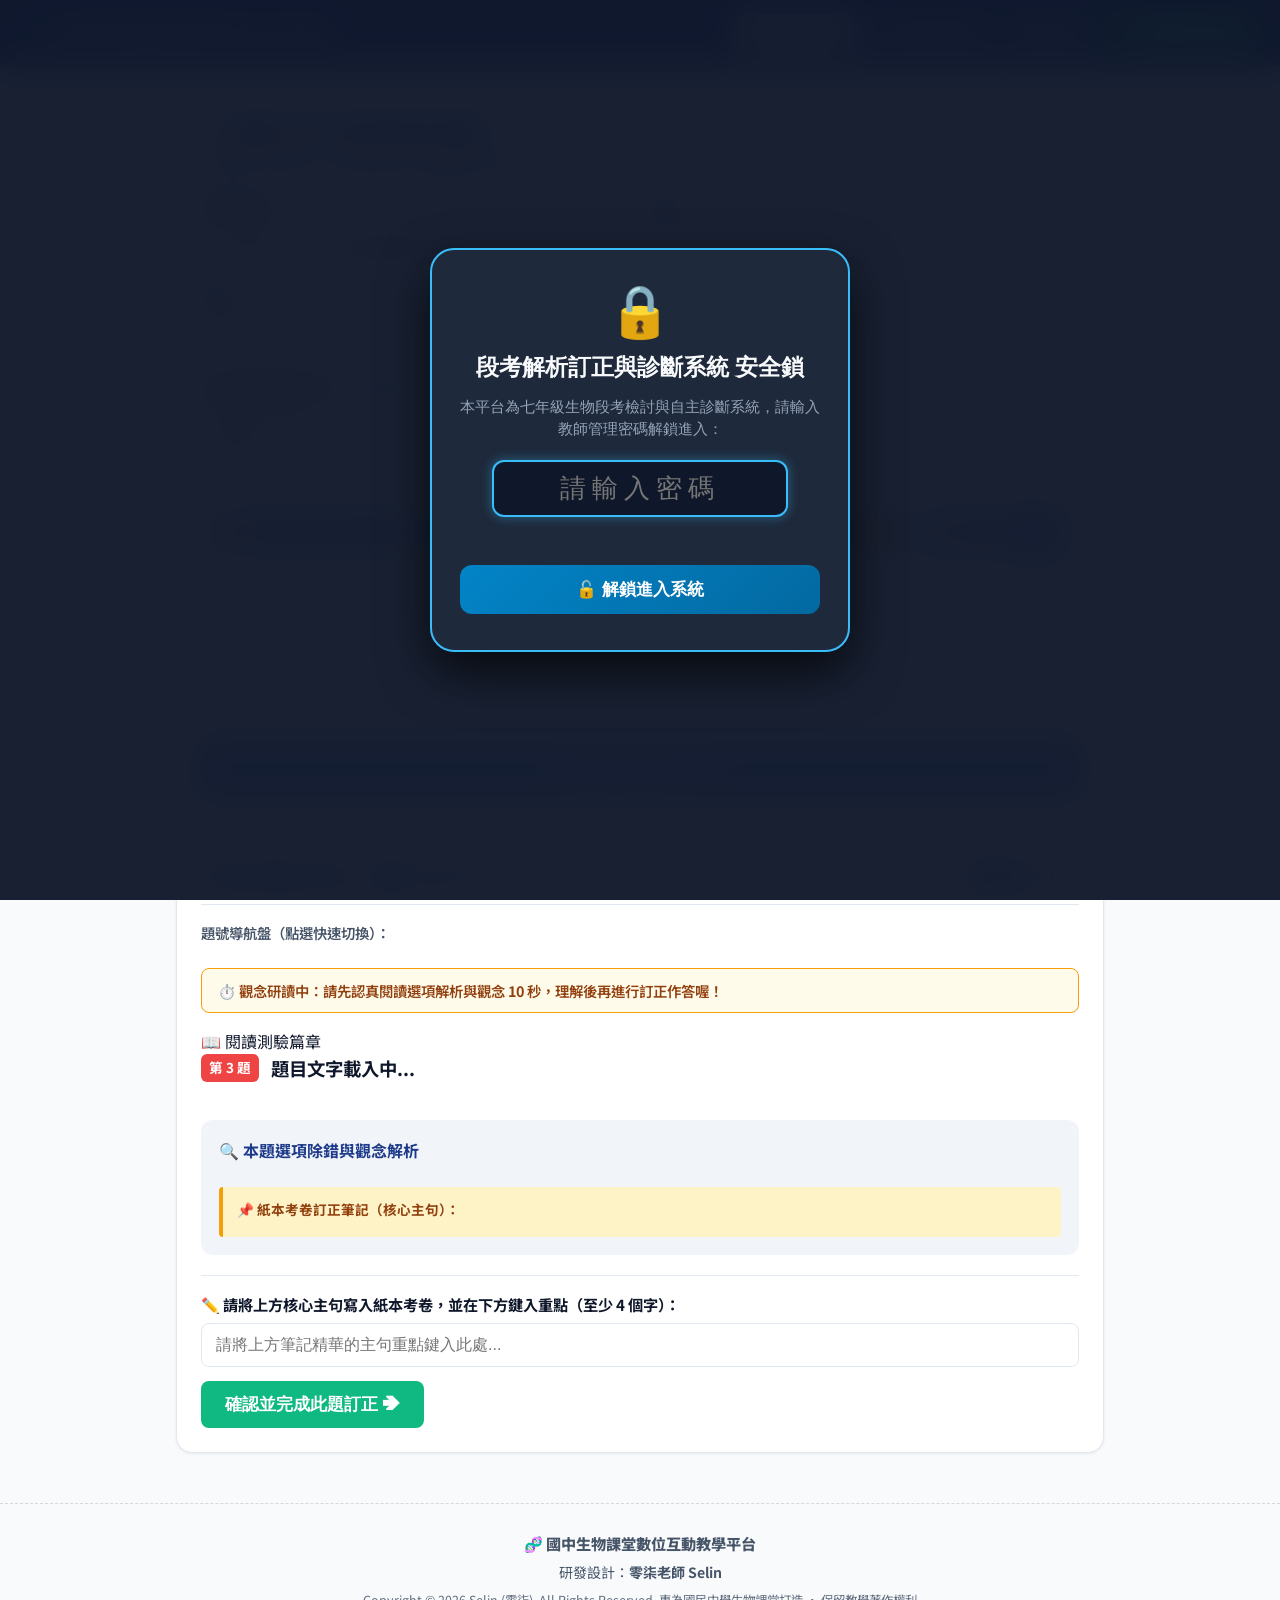
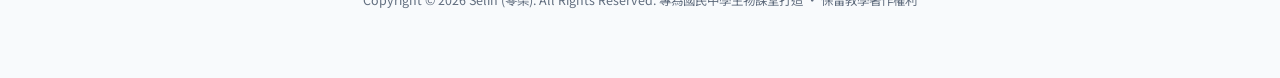
==== commit b006aa24: "docs: add copyright footer for Teacher Selin" ====
--- a/index.html
+++ b/index.html
@@ -651,5 +651,15 @@
 })();
 </script>
 
+
+<!-- 版權與研發宣告頁尾 -->
+<footer class="platform-copyright-footer" style="margin-top: 50px; padding: 26px 16px; text-align: center; color: var(--text-muted, #64748b); font-size: 0.88rem; border-top: 1px dashed rgba(100, 116, 139, 0.25); line-height: 1.8;">
+  <div style="font-weight: 800; font-size: 0.95rem; margin-bottom: 3px;">🧬 國中生物課堂數位互動教學平台</div>
+  <div>研發設計：<b>零柒老師 Selin</b></div>
+  <div style="font-size: 0.78rem; opacity: 0.85; margin-top: 4px;">
+    Copyright © 2026 Selin (零柒). All Rights Reserved. 專為國民中學生物課堂打造 ‧ 保留教學著作權利
+  </div>
+</footer>
+
 </body>
 </html>
--- a/style.css
+++ b/style.css
@@ -1108,3 +1108,15 @@
 body.student-lock-mode #view-settings {
     display: none !important;
 }
+
+/* 📘 段考診斷專屬：繳交點名框全套海洋藍同色系化 */
+.seat-box.status-done {
+    background-color: #eff6ff !important;
+    color: #1d4ed8 !important;
+    border-color: #3b82f6 !important;
+}
+.seat-box.status-correcting {
+    background-color: #f8fafc !important;
+    color: #64748b !important;
+    border-color: #94a3b8 !important;
+}
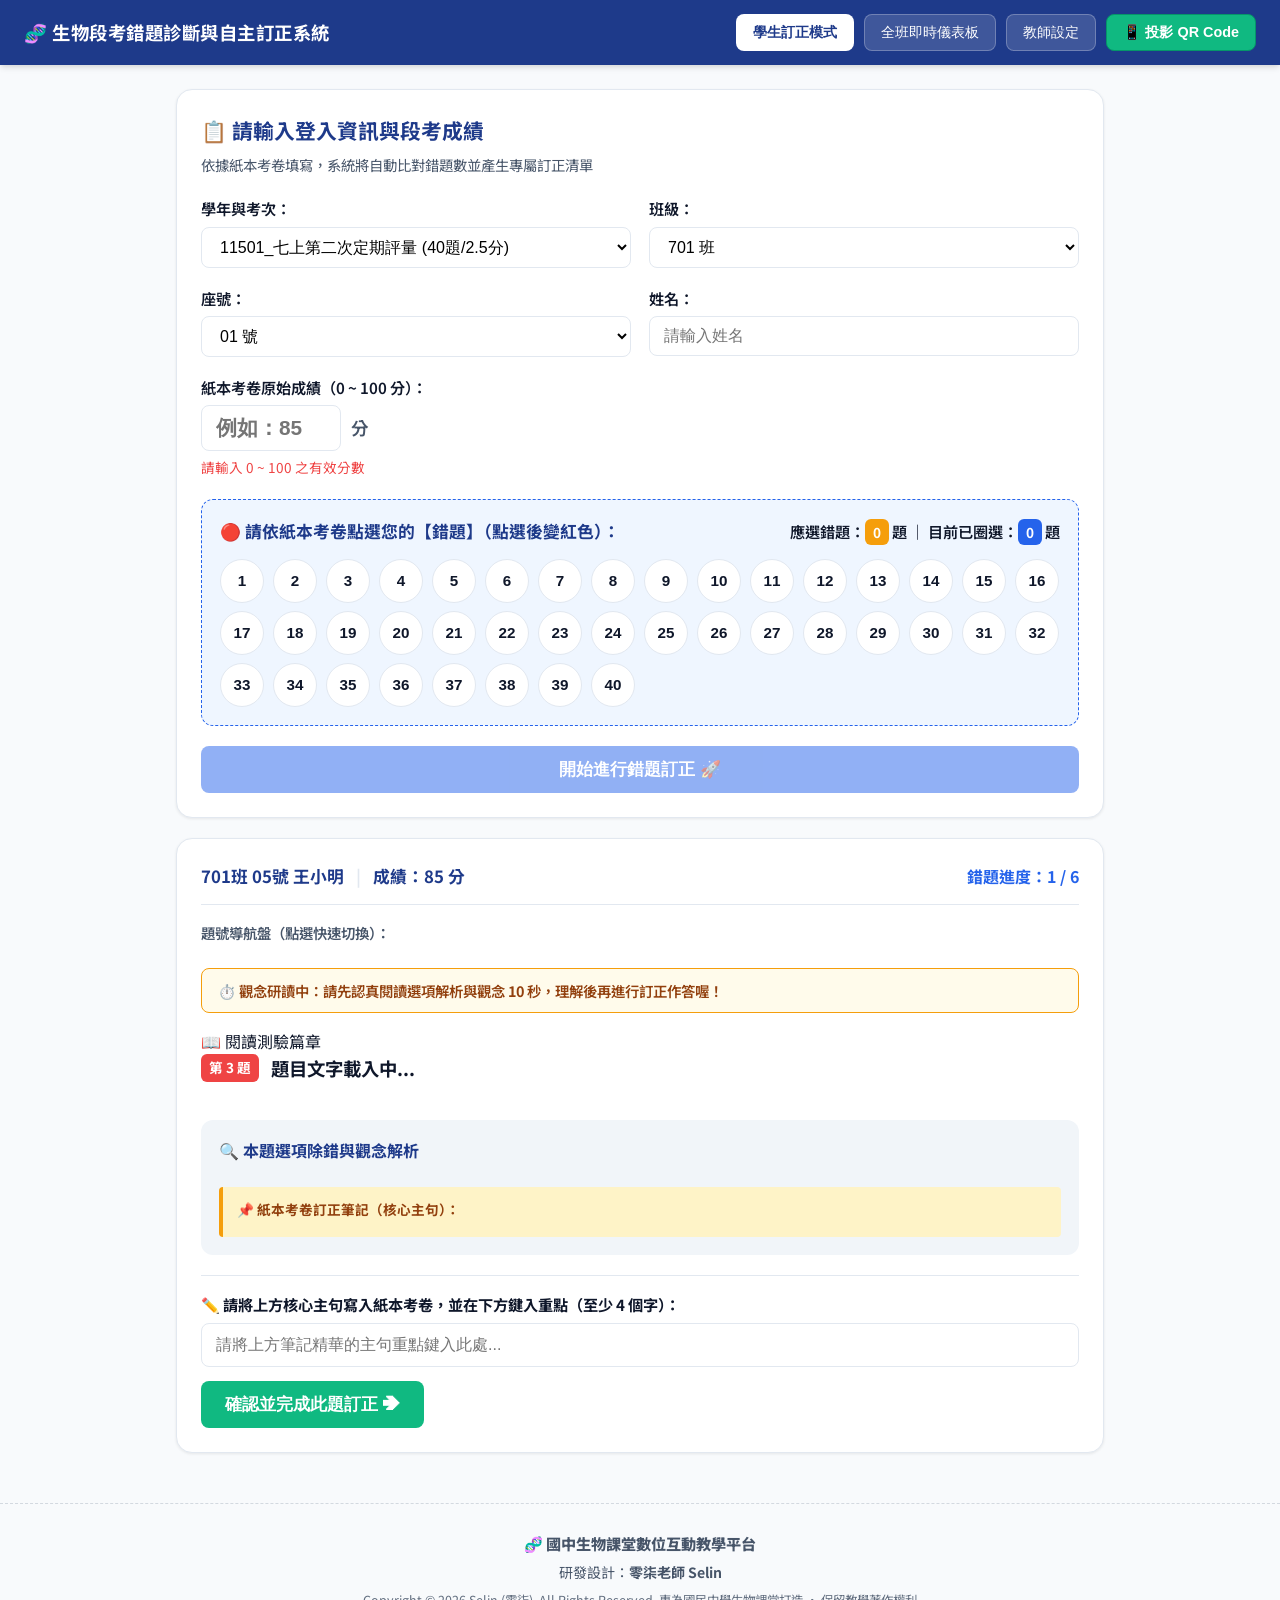
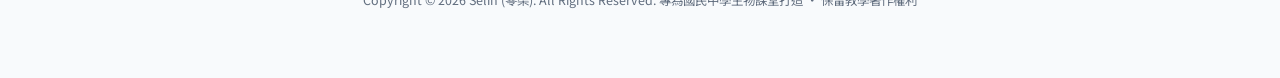
==== commit de882e4c: "fix: unlock student exam review index.html" ====
--- a/index.html
+++ b/index.html
@@ -1,4 +1,4 @@
-<!DOCTYPE html>
+﻿<!DOCTYPE html>
 <html lang="zh-TW">
 <head>
     <meta charset="UTF-8">
@@ -7,97 +7,7 @@
     <link rel="stylesheet" href="style.css">
     <link href="https://fonts.googleapis.com/css2?family=Noto+Sans+TC:wght@400;500;700&display=swap" rel="stylesheet">
 
-<style id="pinGatekeeperStyle">
-/* 🔒 教師安全防護 PIN 密碼鎖樣式 */
-.pin-modal-overlay {
-  position: fixed !important;
-  top: 0 !important; left: 0 !important; right: 0 !important; bottom: 0 !important;
-  background: rgba(15, 23, 42, 0.96) !important;
-  backdrop-filter: blur(16px) !important;
-  display: flex !important;
-  justify-content: center !important;
-  align-items: center !important;
-  z-index: 9999999 !important;
-}
-.pin-modal-overlay.hidden {
-  display: none !important;
-}
-.pin-modal-card {
-  background: #1e293b !important;
-  border: 2px solid #38bdf8 !important;
-  border-radius: 24px !important;
-  padding: 36px 28px !important;
-  text-align: center !important;
-  max-width: 420px !important;
-  width: 90% !important;
-  box-shadow: 0 20px 50px rgba(0, 0, 0, 0.7) !important;
-  animation: pinPopIn 0.3s cubic-bezier(0.16, 1, 0.3, 1) !important;
-  font-family: -apple-system, BlinkMacSystemFont, "Segoe UI", Roboto, "Microsoft JhengHei", sans-serif !important;
-}
-@keyframes pinPopIn {
-  from { opacity: 0; transform: scale(0.92); }
-  to { opacity: 1; transform: scale(1); }
-}
-.pin-icon {
-  font-size: 3.2rem !important;
-  margin-bottom: 12px !important;
-  line-height: 1 !important;
-}
-.pin-modal-card h2 {
-  font-size: 1.45rem !important;
-  color: #f8fafc !important;
-  margin: 0 0 10px 0 !important;
-  font-weight: 800 !important;
-}
-.pin-modal-card p {
-  color: #94a3b8 !important;
-  font-size: 0.92rem !important;
-  margin-bottom: 20px !important;
-  line-height: 1.5 !important;
-}
-.pin-modal-card input {
-  width: 82% !important;
-  padding: 12px !important;
-  font-size: 1.6rem !important;
-  text-align: center !important;
-  letter-spacing: 6px !important;
-  background: #0f172a !important;
-  border: 2px solid #334155 !important;
-  border-radius: 12px !important;
-  color: #38bdf8 !important;
-  margin-bottom: 12px !important;
-  outline: none !important;
-  box-sizing: border-box !important;
-}
-.pin-modal-card input:focus {
-  border-color: #38bdf8 !important;
-  box-shadow: 0 0 12px rgba(56, 189, 248, 0.4) !important;
-}
-.pin-error-text {
-  color: #f87171 !important;
-  font-size: 0.88rem !important;
-  font-weight: 700 !important;
-  min-height: 22px !important;
-  margin-bottom: 14px !important;
-}
-.btn-pin-submit {
-  width: 100% !important;
-  padding: 13px !important;
-  background: linear-gradient(135deg, #0284c7, #0369a1) !important;
-  color: white !important;
-  border: none !important;
-  border-radius: 12px !important;
-  font-weight: 800 !important;
-  font-size: 1.05rem !important;
-  cursor: pointer !important;
-  transition: opacity 0.2s, transform 0.1s !important;
-  box-sizing: border-box !important;
-}
-.btn-pin-submit:hover {
-  opacity: 0.95 !important;
-  transform: translateY(-1px) !important;
-}
-</style>
+
 
 </head>
 <body>
@@ -570,86 +480,7 @@
     <script src="exam_data/presets.js"></script>
     <script src="app.js"></script>
 
-<!-- 🔒 教師安全防護 PIN 密碼解鎖 Modal -->
-<div id="pinLockModal" class="pin-modal-overlay">
-  <div class="pin-modal-card">
-    <div class="pin-icon">🔒</div>
-    <h2>段考解析訂正與診斷系統 安全鎖</h2>
-    <p>本平台為七年級生物段考檢討與自主診斷系統，請輸入教師管理密碼解鎖進入：</p>
-    <input type="password" id="pinInput" placeholder="請輸入密碼" maxlength="10" autocomplete="off">
-    <div id="pinErrorMsg" class="pin-error-text"></div>
-    <button id="btnSubmitPin" class="btn-pin-submit">🔓 解鎖進入系統</button>
-  </div>
-</div>
-
-
-<script>
-// ==================== 🔒 教師安全驗證門禁系統 (預設8088，無洩漏) ====================
-(function initGlobalHallGatekeeper() {
-  const SESSION_AUTH_KEY = 'bio_teacher_auth_passed';
-  const PIN_KEY = 'teacher_global_pin';
-  const DEFAULT_PIN = '8088';
-
-  function isAuthed() {
-    return sessionStorage.getItem(SESSION_AUTH_KEY) === 'true';
-  }
-
-  function setAuthed() {
-    sessionStorage.setItem(SESSION_AUTH_KEY, 'true');
-  }
-
-  function setup() {
-    const modal = document.getElementById('pinLockModal');
-    const pinInput = document.getElementById('pinInput');
-    const btnSubmit = document.getElementById('btnSubmitPin');
-    const errMsg = document.getElementById('pinErrorMsg');
-
-    if (!modal) return;
-
-    if (isAuthed()) {
-      modal.classList.add('hidden');
-      document.body.style.overflow = 'auto';
-      return;
-    }
-
-    // 未驗證：強制鎖定畫面
-    modal.classList.remove('hidden');
-    document.body.style.overflow = 'hidden';
-    if (pinInput) setTimeout(() => pinInput.focus(), 200);
-
-    function verifyPin() {
-      const entered = (pinInput ? pinInput.value.trim() : '');
-      const validPin = localStorage.getItem(PIN_KEY) || DEFAULT_PIN;
-      if (entered === validPin) {
-        setAuthed();
-        modal.classList.add('hidden');
-        document.body.style.overflow = 'auto';
-        if (pinInput) pinInput.value = '';
-        if (errMsg) errMsg.textContent = '';
-      } else {
-        if (errMsg) errMsg.textContent = '❌ 密碼不正確，請重新輸入！';
-        if (pinInput) {
-          pinInput.value = '';
-          pinInput.focus();
-        }
-      }
-    }
-
-    if (btnSubmit) btnSubmit.onclick = verifyPin;
-    if (pinInput) {
-      pinInput.onkeydown = (e) => {
-        if (e.key === 'Enter') verifyPin();
-      };
-    }
-  }
-
-  if (document.readyState === 'loading') {
-    document.addEventListener('DOMContentLoaded', setup);
-  } else {
-    setup();
-  }
-})();
-</script>
+
 
 
 <!-- 版權與研發宣告頁尾 -->
